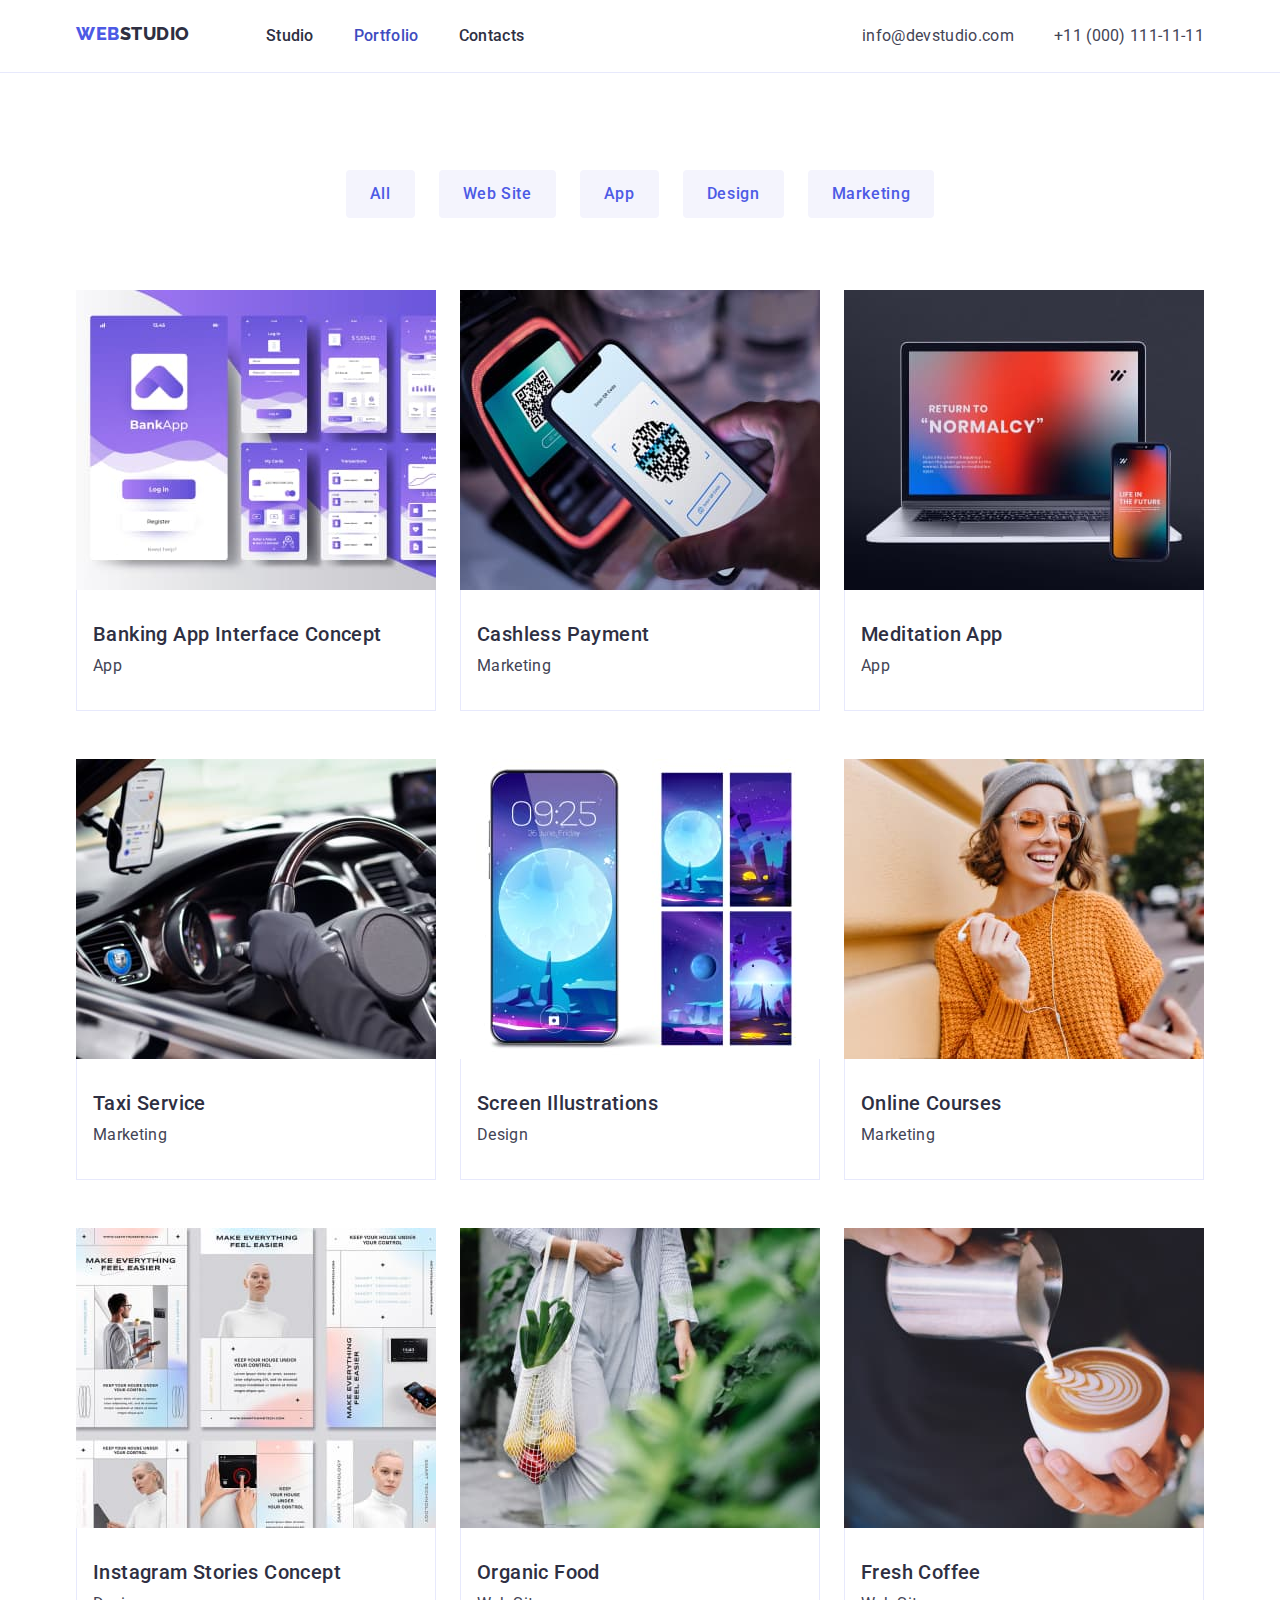
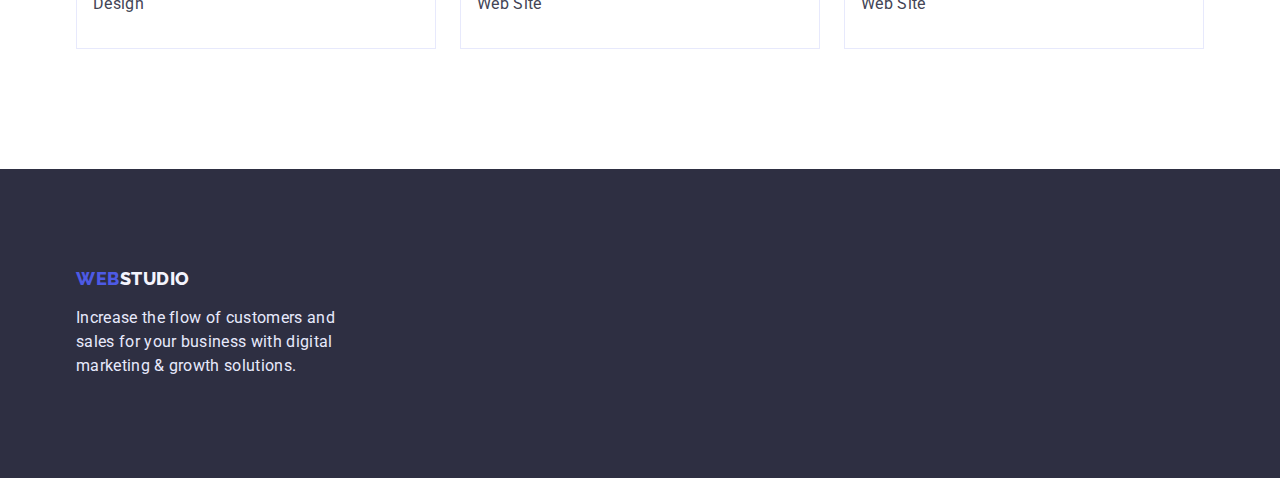
==== portfolio.html @ da67b013 "added files" ====
<!DOCTYPE html>
<html lang="en">
  <head>
    <meta charset="UTF-8" />
    <meta http-equiv="X-UA-Compatible" content="IE=edge" />
    <meta name="viewport" content="width=device-width, initial-scale=1.0" />
    <title>WebStudio</title>

    <link rel="preconnect" href="https://fonts.googleapis.com" />
    <link rel="preconnect" href="https://fonts.gstatic.com" crossorigin />
    <link href="https://fonts.googleapis.com/css2?family=Raleway:wght@800&family=Roboto:wght@400;500;700&display=swap" rel="stylesheet" />
    <link rel="stylesheet" href="https://cdnjs.cloudflare.com/ajax/libs/modern-normalize/1.1.0/modern-normalize.min.css" />
    <link rel="stylesheet" href="./css/style.css" />
  </head>
  <body>
    <header class="header-nav">
      <div class="container main-nav">
        <nav class="page-header">
          <a href="./index.html" class="logo"><span class="accent">Web</span>Studio</a>
          <ul class="menu">
            <li class="menu-item">
              <a href="./index.html" class="menu-link">Studio</a>
            </li>
            <li class="menu-item">
              <a href="" class="menu-link current">Portfolio</a>
            </li>
            <li class="menu-item">
              <a href="" class="menu-link">Contacts</a>
            </li>
          </ul>
        </nav>
        <address class="contacts">
          <ul class="contacts-list">
            <li class="contacts-item"><a href="mailto:info@devstudio.com" class="contacts-link">info@devstudio.com</a></li>
            <li class="contacts-item"><a href="tel:+110001111111" class="contacts-link">+11 (000) 111-11-11</a></li>
          </ul>
        </address>
      </div>
    </header>
    <!-- filter -->
    <main>
      <section class="main-section">
        <div class="container">
          <h1 class="visually-hidden">Filter</h1>
          <ul class="filter-list">
            <li class="filter-item">
              <button class="filter-btn" type="button">All</button>
            </li>

            <li class="filter-item">
              <button class="filter-btn" type="button">Web Site</button>
            </li>

            <li class="filter-item">
              <button class="filter-btn" type="button">App</button>
            </li>

            <li class="filter-item">
              <button class="filter-btn" type="button">Design</button>
            </li>

            <li class="filter-item">
              <button class="filter-btn" type="button">Marketing</button>
            </li>
          </ul>
        </div>

        <!-- portfolio -->

        <div class="container">
          <ul class="portfolio-list">
            <li class="portfolio-item">
              <a href="" class="card"
                ><img src="./images/portfolio/banking.jpg" alt="Banking app interface" width="360" height="300" />
                <div class="card-window">
                  <h2 class="portfolio-title">Banking App Interface Concept</h2>
                  <p class="types">App</p>
                </div>
              </a>
            </li>
            <li class="portfolio-item">
              <a href="" class="card"
                ><img src="./images/portfolio/cashless.jpg" alt="Cashless payment" width="360" height="300" />
                <div class="card-window">
                  <h2 class="portfolio-title">Cashless Payment</h2>
                  <p class="types">Marketing</p>
                </div>
              </a>
            </li>
            <li class="portfolio-item">
              <a href="" class="card"
                ><img src="./images/portfolio/meditation-app.jpg" alt="Meditation app" width="360" height="300" />
                <div class="card-window">
                  <h2 class="portfolio-title">Meditation App</h2>
                  <p class="types">App</p>
                </div>
              </a>
            </li>
            <li class="portfolio-item">
              <a href="" class="card"
                ><img src="./images/portfolio/taxi-service.jpg" alt="Taxi Service" width="360" height="300" />
                <div class="card-window">
                  <h2 class="portfolio-title">Taxi Service</h2>
                  <p class="types">Marketing</p>
                </div>
              </a>
            </li>

            <li class="portfolio-item">
              <a href="" class="card"
                ><img src="./images/portfolio/screen-illustr.jpg" alt="Screen Illustrations" width="360" height="300" />
                <div class="card-window">
                  <h2 class="portfolio-title">Screen Illustrations</h2>
                  <p class="types">Design</p>
                </div>
              </a>
            </li>

            <li class="portfolio-item">
              <a href="" class="card"
                ><img src="./images/portfolio/online-courses.jpg" alt="Online Courses" width="360" height="300" />
                <div class="card-window">
                  <h2 class="portfolio-title">Online Courses</h2>
                  <p class="types">Marketing</p>
                </div>
              </a>
            </li>

            <li class="portfolio-item">
              <a href="" class="card"
                ><img src="./images/portfolio/instagram-stories.jpg" alt="Instagram stories concept" width="360" height="300" />
                <div class="card-window">
                  <h2 class="portfolio-title">Instagram Stories Concept</h2>
                  <p class="types">Design</p>
                </div>
              </a>
            </li>

            <li class="portfolio-item">
              <a href="" class="card"
                ><img src="./images/portfolio/organic-food.jpg" alt="Organic food" width="360" height="300" />
                <div class="card-window">
                  <h2 class="portfolio-title">Organic Food</h2>
                  <p class="types">Web Site</p>
                </div>
              </a>
            </li>

            <li class="portfolio-item">
              <a href="" class="card"
                ><img src="./images/portfolio/fresh-coffee.jpg" alt="Fresh coffee" width="360" height="300" />
                <div class="card-window">
                  <h2 class="portfolio-title">Fresh Coffee</h2>
                  <p class="types">Web Site</p>
                </div>
              </a>
            </li>
          </ul>
        </div>
      </section>
    </main>
    <!-- footer -->
    <footer class="footer-main">
      <div class="container">
        <div class="footer-item">
          <a href="./index.html" class="logo footer-logo"><span class="accent">Web</span>Studio</a>
          <p class="footer-text">Increase the flow of customers and sales for your business with digital marketing & growth solutions.</p>
        </div>
      </div>
    </footer>
  </body>
</html>
---- css/style.css ----
body {
  background-color: var(--btn-hero-color);
  color: var(--primary-text-color);
  font-family: 'Roboto', sans-serif;
  font-size: 16px;
  line-height: 1.5;
  letter-spacing: 0.02em;
}

img {
  display: block;
}

:root {
  --primary-text-color: #434455;
  --secondary-text-color: #2e2f42;
  --logo-color: #4d5ae5;
  --items-active-color: #404bbf;
  --btn-bg-color: #4d5ae5;
  --btn-hero-color: #ffffff;
  --btn-hover-color: #404bbf;
  --team-section-color: #f4f4fd;
  --footer-text-color: #e7e9fc;
  --topline-bg-color: #e7e9fc;
  --filter-hover-color: #e7e9fc;
  --border-card-portfolio-color: #e7e9fc;
}

.visually-hidden {
  position: absolute;
  white-space: nowrap;
  width: 1px;
  height: 1px;
  overflow: hidden;
  border: 0;
  padding: 0;
  clip: rect(0 0 0 0);
  clip-path: inset(50%);
  margin: -1px;
}

.container {
  margin-left: auto;
  margin-right: auto;
  padding-left: 15px;
  padding-right: 15px;
  width: 1158px;
}

.section {
  padding-top: 120px;
  padding-bottom: 120px;
}

/* ======= Index.html =========== */

/* ======== Header ============== */

.header-nav {
  border-bottom: 1px solid var(--topline-bg-color);
}

.logo {
  display: block;
  padding-top: 24px;
  padding-bottom: 24px;

  color: var(--secondary-text-color);
  font-family: 'Raleway', sans-serif;
  font-weight: 800;
  font-size: 18px;
  line-height: 1.16;
  letter-spacing: 0.03em;
  text-transform: uppercase;

  text-decoration: none;
}

.logo .accent {
  color: var(--logo-color);
}

.menu {
  display: flex;
  padding: 0;
  margin-top: 0;
  margin-bottom: 0;
  margin-left: 76px;
  list-style: none;
}

.menu > .menu-item:not(:last-child) {
  margin-right: 40px;
}

.menu-item .menu-link {
  color: var(--secondary-text-color);
  font-weight: 500;
  display: block;
  padding-top: 24px;
  padding-bottom: 24px;

  text-decoration: none;
}

.menu .menu-link:hover,
.menu .menu-link:focus {
  color: var(--logo-color);
}

.contact-link:hover,
.contact-link:focus {
  color: var(--logo-color);
}

.contact-link:active,
.menu .menu-link:active {
  color: var(--logo-color);
}

.menu-link.current {
  color: var(--items-active-color);
}

.main-nav {
  display: flex;
  align-items: center;
}

.page-header {
  display: flex;
}

/* ============ Address ========== */

.contacts {
  display: flex;
  margin-left: auto;
}

.contacts > .contacts-list {
  display: flex;
  margin-top: 0;
  margin-bottom: 0;
  padding-left: 0;
  list-style: none;
}

.contacts-item > .contacts-link {
  display: block;
  padding-top: 24px;
  padding-bottom: 24px;

  color: var(--primary-text-color);
  font-style: normal;
  text-decoration: none;
}

.contacts-list .contacts-item:not(:first-child) {
  margin-left: 40px;
}

/* ================= HERO ==================== */

.hero {
  padding-top: 188px;
  padding-bottom: 188px;
  background-color: var(--secondary-text-color);
  text-align: center;
}

.hero > .hero-title {
  margin-top: 0;
  margin-bottom: 48px;
  margin-left: auto;
  margin-right: auto;
  width: 506px;
  padding-right: 5px;
  padding-left: 5px;

  color: var(--btn-hero-color);
  font-size: 56px;
  line-height: 1.07;
  letter-spacing: 0.02em;
}

.btn-hero {
  border: none;
  padding: 16px 32px;
  border-radius: 4px;
  min-width: 169px;

  background-color: var(--btn-bg-color);
  color: var(--btn-hero-color);
  font-family: 'Roboto';
  font-weight: 500;
  font-size: 16px;
  line-height: 1.5;
  letter-spacing: 0.04em;

  cursor: pointer;
}

.btn-hero:hover,
.btn-hero:focus {
  background-color: var(--btn-hover-color);
}

/* ============= Advantages =============== */

.section.section-position {
  padding-bottom: 0;
}

.ad-list {
  display: flex;
  margin-top: 0;
  margin-bottom: 0;

  padding-left: 0;
  list-style: none;
}

.ad-list > .section-item:not(:last-child) {
  margin-right: 24px;
}

.section-item {
  flex-basis: calc((100% - 72px) / 4);
}

.ad-list p {
  margin-top: 0;
  margin-bottom: 0;
}

.section-item > .item-title {
  margin-top: 0;
  margin-bottom: 8px;

  color: var(--secondary-text-color);
  font-weight: 500;
  font-size: 20px;
  line-height: 1.2;
  letter-spacing: 0.02em;
}

/* ============ Gallery ============ */

.section-title {
  margin-top: 0;
  margin-bottom: 72px;
  color: var(--secondary-text-color);
  font-size: 36px;
  line-height: 1.11;
  text-align: center;
  letter-spacing: 0.02em;
  text-transform: capitalize;
}

.gallery-list {
  display: flex;
  flex-wrap: wrap;
  gap: 24px;
  margin: 0;
  padding: 0;
  list-style: none;
}

.gallery-list > .gallery-item {
  flex-basis: calc((100% - 48px) / 3);
}

.team-card p {
  margin-top: 0;
  margin-bottom: 0;
}

/* ============ Our Team ============= */

.section.team-section {
  background-color: var(--team-section-color);
}

.team-list {
  display: flex;
  flex-wrap: wrap;
  gap: 24px;
  margin: 0;
  padding: 0;
  list-style: none;
}

.team-list > .team-item {
  flex-basis: calc((100% - 72px) / 4);
}

.team-name {
  margin-top: 0;
  margin-bottom: 8px;
  font-weight: 500;
  font-size: 20px;
  line-height: 1.2;
  letter-spacing: 0.02em;
}

.team-card {
  padding: 32px 16px;
  background-color: var(--btn-hero-color);
  text-align: center;
  border-radius: 0px 0px 4px 4px;
}

/* ======================= Footer =================== */

.footer-text {
  margin-top: 0;
  margin-bottom: 0;
  color: var(--footer-text-color);
}

.footer-main {
  background-color: var(--secondary-text-color);
  padding-top: 100px;
  padding-bottom: 100px;
}

.footer-item > .logo.footer-logo {
  padding-top: 0;
  padding-bottom: 0;
  margin-bottom: 16px;
  color: var(--team-section-color);
}

.container > .footer-item {
  width: 264px;
}

/*=========== Portfolio.html ================= */

/* ================= Filter ===================*/

.filter-list {
  display: flex;
  justify-content: center;
  margin-top: 0;
  margin-bottom: 72px;
  padding-left: 0;
  list-style: none;
}

.filter-btn {
  padding: 12px 24px;
  border: none;
  border-radius: 4px;

  background-color: var(--team-section-color);
  color: var(--btn-bg-color);
  font-family: 'Roboto', sans-serif;
  font-weight: 500;
  font-size: 16px;
  line-height: 1.5;
  text-align: center;
  letter-spacing: 0.04em;

  cursor: pointer;
}

.filter-btn:hover,
.filter-btn:focus {
  background-color: var(--btn-bg-color);
  color: var(--btn-hero-color);
}

.filter-list > .filter-item:not(:last-child) {
  margin-right: 24px;
}

/* ============= Portfolio list ============= */

.main-section {
  padding-top: 97px;
  padding-bottom: 120px;
}

.container > .portfolio-list {
  display: flex;
  flex-wrap: wrap;
  gap: 48px 24px;
  margin-top: 0;
  margin-bottom: 0;
  padding-left: 0;
  list-style: none;
}

.portfolio-list > .portfolio-item {
  flex-basis: calc((100% - 48px) / 3);
}

.card > .card-window {
  padding: 32px 16px;
  border: 1px solid var(--border-card-portfolio-color);
  border-top: none;
}

.card-window > .portfolio-title {
  margin-top: 0;
  margin-bottom: 8px;

  color: var(--secondary-text-color);
  font-weight: 500;
  font-size: 20px;
  line-height: 1.2;
  letter-spacing: 0.02em;
}

.card-window > .types {
  margin-top: 0;
  margin-bottom: 0;

  color: var(--primary-text-color);
}

.portfolio-item > .card {
  display: block;
  text-decoration: none;
}
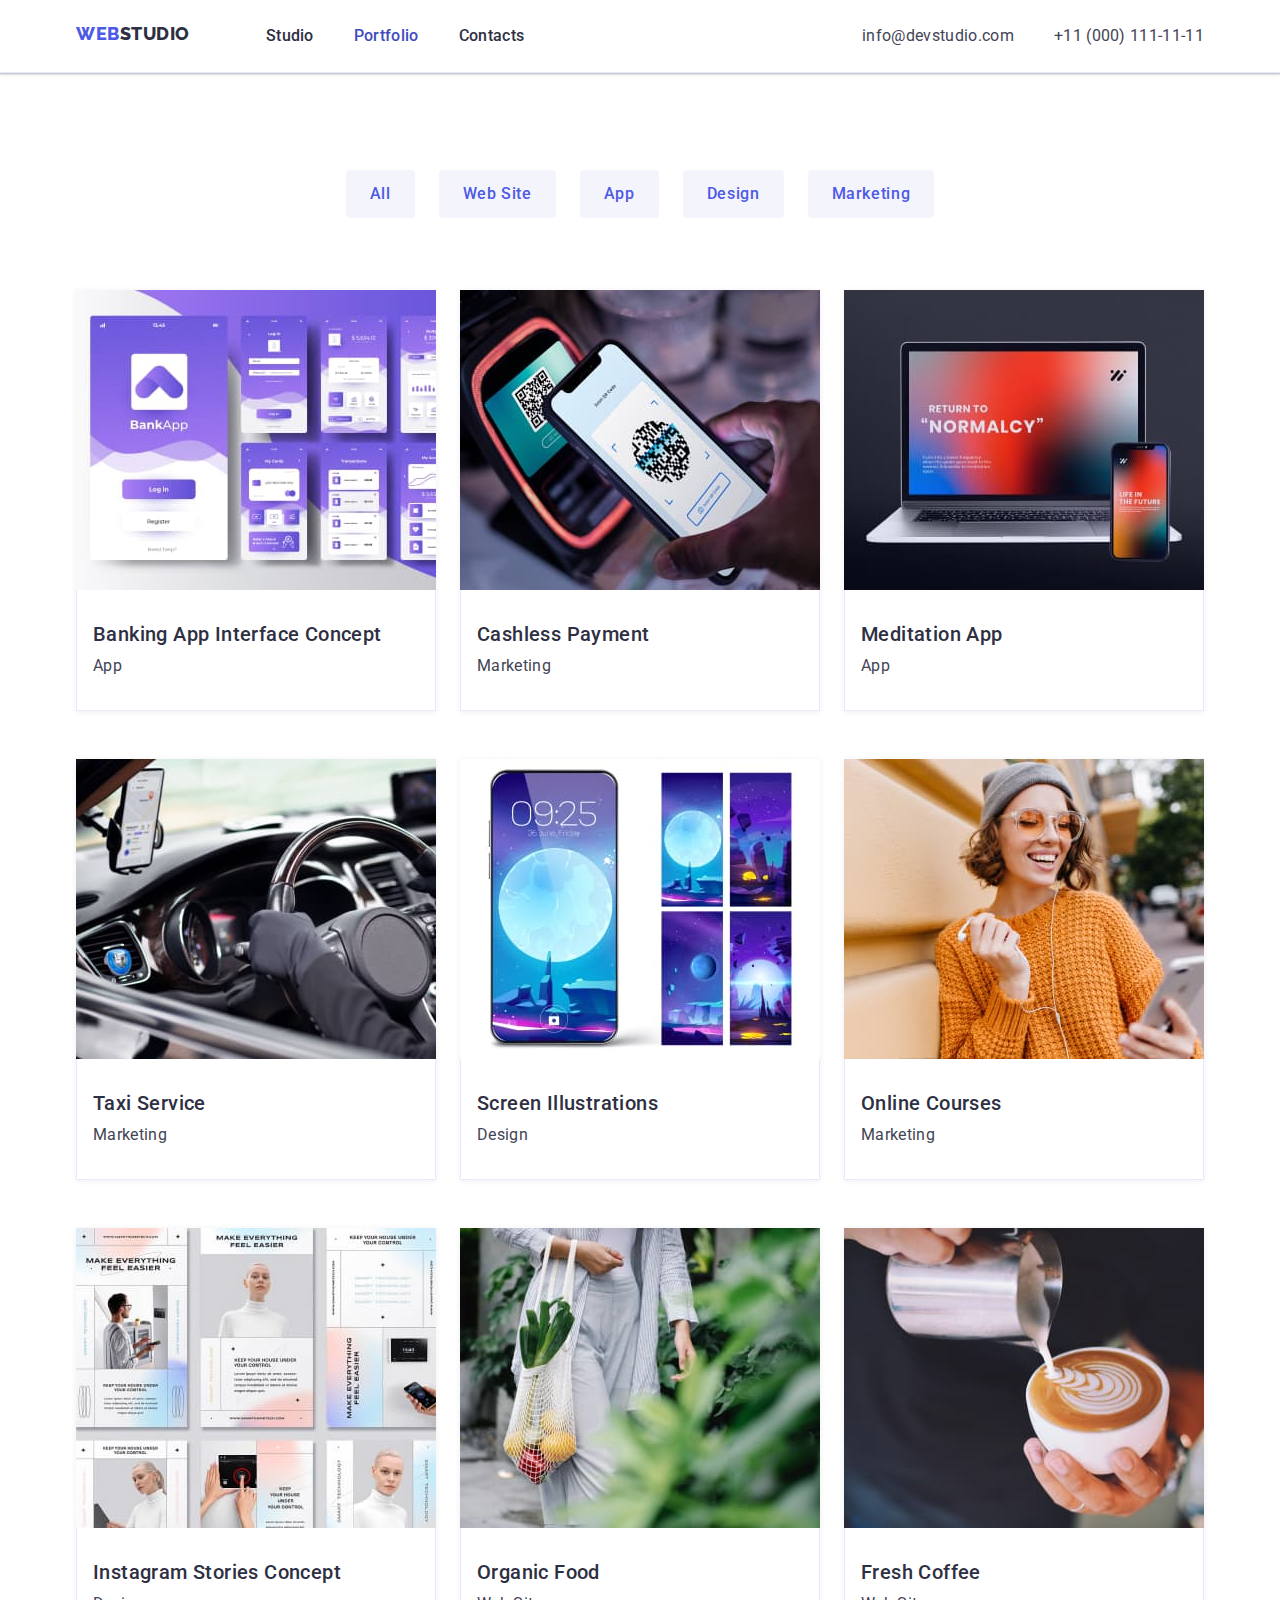
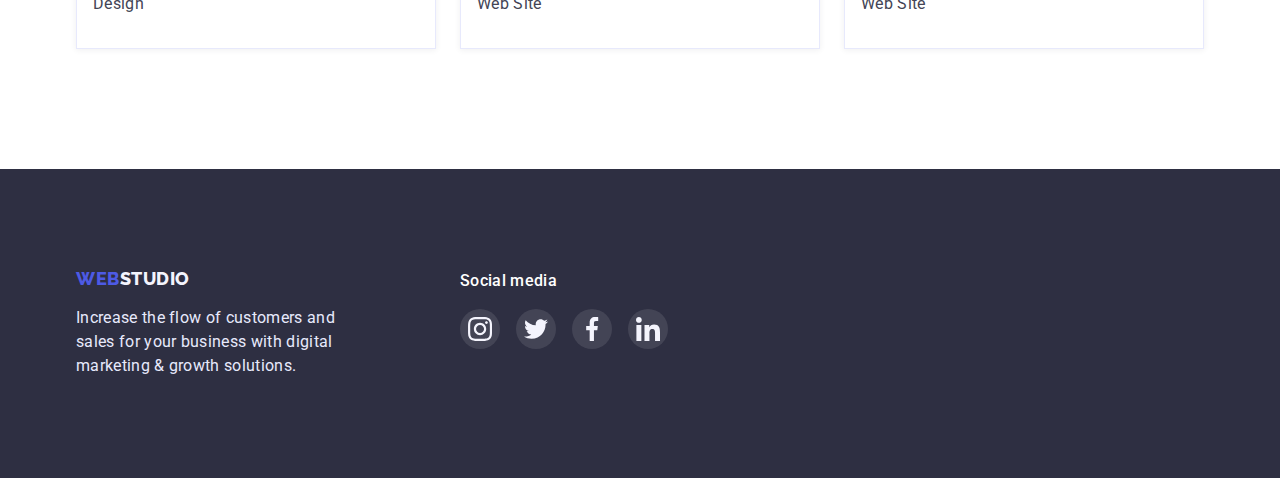
==== commit 983f327f: "added styles portfolio.html" ====
--- a/portfolio.html
+++ b/portfolio.html
@@ -13,7 +13,7 @@
     <link rel="stylesheet" href="./css/style.css" />
   </head>
   <body>
-    <header class="header-nav">
+    <header class="header-nav add-style">
       <div class="container main-nav">
         <nav class="page-header">
           <a href="./index.html" class="logo"><span class="accent">Web</span>Studio</a>
@@ -162,9 +162,48 @@
     <!-- footer -->
     <footer class="footer-main">
       <div class="container">
-        <div class="footer-item">
-          <a href="./index.html" class="logo footer-logo"><span class="accent">Web</span>Studio</a>
-          <p class="footer-text">Increase the flow of customers and sales for your business with digital marketing & growth solutions.</p>
+        <div class="footer-wrapper">
+          <div class="footer-logo-part">
+            <a href="./index.html" class="logo footer-logo"><span class="accent">Web</span>Studio</a>
+            <p class="footer-text">Increase the flow of customers and sales for your business with digital marketing & growth solutions.</p>
+          </div>
+
+          <div class="footer-social-part">
+            <h2 class="footer-social-title">Social media</h2>
+            <ul class="footer-social-list">
+              <li class="footer-social-item">
+                <a href="" class="footer-social-link">
+                  <svg class="footer-social-icons" aria-lable="instagram" width="24" height="24">
+                    <use href="./images/icons.svg#icon-instagram"></use>
+                  </svg>
+                </a>
+              </li>
+
+              <li class="footer-social-item">
+                <a href="" class="footer-social-link">
+                  <svg class="footer-social-icons" aria-lable="twitter" width="24" height="24">
+                    <use href="./images/icons.svg#icon-twitter"></use>
+                  </svg>
+                </a>
+              </li>
+
+              <li class="footer-social-item">
+                <a href="" class="footer-social-link">
+                  <svg class="footer-social-icons" aria-lable="facebook" width="24" height="24">
+                    <use href="./images/icons.svg#icon-facebook"></use>
+                  </svg>
+                </a>
+              </li>
+
+              <li class="footer-social-item">
+                <a href="" class="footer-social-link">
+                  <svg class="footer-social-icons" aria-lable="linkedin" width="24" height="24">
+                    <use href="./images/icons.svg#icon-linkedin"></use>
+                  </svg>
+                </a>
+              </li>
+            </ul>
+          </div>
         </div>
       </div>
     </footer>
--- a/css/style.css
+++ b/css/style.css
@@ -24,6 +24,9 @@
   --topline-bg-color: #e7e9fc;
   --filter-hover-color: #e7e9fc;
   --border-card-portfolio-color: #e7e9fc;
+  --customers-icon-color: #8e8f99;
+  --footer-social-bg: rgba(255, 255, 255, 0.1);
+  --footer-social-hover-color: #31d0aa;
 }
 
 .visually-hidden {
@@ -108,12 +111,6 @@
   color: var(--logo-color);
 }
 
-.contact-link:hover,
-.contact-link:focus {
-  color: var(--logo-color);
-}
-
-.contact-link:active,
 .menu .menu-link:active {
   color: var(--logo-color);
 }
@@ -156,6 +153,15 @@
   text-decoration: none;
 }
 
+.contacts-item > .contacts-link:hover,
+.contacts-item > .contacts-link:focus {
+  color: var(--logo-color);
+}
+
+.contacts-item > .contacts-link:active {
+  color: var(--logo-color);
+}
+
 .contacts-list .contacts-item:not(:first-child) {
   margin-left: 40px;
 }
@@ -163,13 +169,23 @@
 /* ================= HERO ==================== */
 
 .hero {
+  text-align: center;
+}
+
+.hero-content {
   padding-top: 188px;
   padding-bottom: 188px;
-  background-color: var(--secondary-text-color);
-  text-align: center;
-}
-
-.hero > .hero-title {
+  margin-left: auto;
+  margin-right: auto;
+
+  background-image: linear-gradient(rgba(46, 47, 66, 0.7), rgba(46, 47, 66, 0.7)), url('../images/hero.jpg');
+  background-repeat: no-repeat;
+  background-position: center;
+  background-size: contain;
+  background-size: 1440px;
+}
+
+.hero-content > .hero-title {
   margin-top: 0;
   margin-bottom: 48px;
   margin-left: auto;
@@ -192,7 +208,7 @@
 
   background-color: var(--btn-bg-color);
   color: var(--btn-hero-color);
-  font-family: 'Roboto';
+  font-family: 'Roboto', sans-serif;
   font-weight: 500;
   font-size: 16px;
   line-height: 1.5;
@@ -227,6 +243,18 @@
 
 .section-item {
   flex-basis: calc((100% - 72px) / 4);
+}
+
+.section-item-icons {
+  display: flex;
+  justify-content: center;
+  align-items: center;
+  padding: 24px 100px;
+  margin-bottom: 8px;
+  background-color: var(--team-section-color);
+}
+
+.ad-icon {
 }
 
 .ad-list p {
@@ -293,6 +321,7 @@
 
 .team-list > .team-item {
   flex-basis: calc((100% - 72px) / 4);
+  box-shadow: 0px 1px 6px rgba(46, 47, 66, 0.08), 0px 1px 1px rgba(46, 47, 66, 0.16), 0px 2px 1px rgba(46, 47, 66, 0.08);
 }
 
 .team-name {
@@ -302,6 +331,11 @@
   font-size: 20px;
   line-height: 1.2;
   letter-spacing: 0.02em;
+}
+
+.team-card .team-position {
+  margin-top: 0;
+  margin-bottom: 8px;
 }
 
 .team-card {
@@ -311,13 +345,90 @@
   border-radius: 0px 0px 4px 4px;
 }
 
+.team-social-list {
+  display: flex;
+  justify-content: center;
+  align-items: center;
+  list-style: none;
+  padding-left: 0;
+  gap: 24px;
+}
+
+.team-social-link {
+  display: flex;
+  justify-content: center;
+  align-items: center;
+  width: 40px;
+  height: 40px;
+  border-radius: 50%;
+  background-color: var(--btn-bg-color);
+}
+
+.team-social-link:hover,
+.team-social-link:focus {
+  background-color: var(--items-active-color);
+}
+
+.team-social-icon {
+  fill: var(--team-section-color);
+}
+
+/* ==================== Customers =================== */
+
+.customers {
+  padding-top: 130px;
+  padding-bottom: 120px;
+}
+
+.customers-title {
+  margin-top: 0;
+  margin-bottom: 72px;
+
+  font-size: 36px;
+  line-height: 1.11;
+  text-align: center;
+  letter-spacing: 0.02em;
+  text-transform: capitalize;
+  color: var(--secondary-text-color);
+}
+
+.customets-list {
+  display: flex;
+  justify-content: center;
+  align-items: center;
+  gap: 24px;
+
+  padding-left: 0;
+  margin-top: 0;
+  margin-bottom: 0;
+  list-style: none;
+}
+
+.customers-link {
+  display: flex;
+  justify-content: center;
+  align-items: center;
+  width: 168px;
+  height: 88px;
+  border: 1px solid var(--customers-icon-color);
+  border-radius: 4px;
+}
+
+.customers-link:hover,
+.customers-link:focus {
+  border: 1px solid var(--btn-hover-color);
+}
+
+.customers-icons {
+  fill: var(--customers-icon-color);
+}
+
+.customers-icons:hover,
+.customers-icons:focus {
+  fill: var(--btn-hover-color);
+}
+
 /* ======================= Footer =================== */
-
-.footer-text {
-  margin-top: 0;
-  margin-bottom: 0;
-  color: var(--footer-text-color);
-}
 
 .footer-main {
   background-color: var(--secondary-text-color);
@@ -325,18 +436,79 @@
   padding-bottom: 100px;
 }
 
-.footer-item > .logo.footer-logo {
+.footer-wrapper {
+  display: flex;
+  align-items: flex-start;
+  gap: 120px;
+}
+
+.footer-logo-part {
+  width: 264px;
+}
+
+.logo.footer-logo {
   padding-top: 0;
   padding-bottom: 0;
   margin-bottom: 16px;
   color: var(--team-section-color);
 }
 
-.container > .footer-item {
-  width: 264px;
+.footer-text {
+  margin-top: 0;
+  margin-bottom: 0;
+  color: var(--footer-text-color);
+}
+
+/* Footer Social Part */
+
+.footer-social-title {
+  margin-top: 0;
+  margin-bottom: 16px;
+
+  font-weight: 500;
+  font-size: 16px;
+  line-height: 1.5;
+  letter-spacing: 0.02em;
+  color: var(--btn-hero-color);
+}
+
+.footer-social-list {
+  display: flex;
+  justify-content: flex-start;
+  align-items: center;
+  gap: 16px;
+  margin-top: 0;
+  margin-bottom: 0;
+  padding-left: 0;
+  list-style: none;
+}
+
+.footer-social-link {
+  display: flex;
+  justify-content: center;
+  align-items: center;
+
+  width: 40px;
+  height: 40px;
+
+  background-color: var(--footer-social-bg);
+  border-radius: 50%;
+}
+
+.footer-social-link:hover,
+.footer-social-link:focus {
+  background-color: var(--footer-social-hover-color);
+}
+
+.footer-social-icons {
+  fill: var(--team-section-color);
 }
 
 /*=========== Portfolio.html ================= */
+
+.header-nav.add-style {
+  box-shadow: 0px 2px 1px rgba(46, 47, 66, 0.08), 0px 1px 1px rgba(46, 47, 66, 0.16), 0px 1px 6px rgba(46, 47, 66, 0.08);
+}
 
 /* ================= Filter ===================*/
 
@@ -370,6 +542,7 @@
 .filter-btn:focus {
   background-color: var(--btn-bg-color);
   color: var(--btn-hero-color);
+  box-shadow: 0px 3px 1px rgba(0, 0, 0, 0.1), 0px 2px 1px rgba(0, 0, 0, 0.08), 0px 2px 2px rgba(0, 0, 0, 0.12);
 }
 
 .filter-list > .filter-item:not(:last-child) {
@@ -395,6 +568,15 @@
 
 .portfolio-list > .portfolio-item {
   flex-basis: calc((100% - 48px) / 3);
+}
+
+.card {
+  box-shadow: 0px 1px 6px rgba(46, 47, 66, 0.08);
+}
+
+.card:hover,
+.card:focus {
+  box-shadow: 0px 1px 6px rgba(46, 47, 66, 0.08), 0px 1px 1px rgba(46, 47, 66, 0.16), 0px 2px 1px rgba(46, 47, 66, 0.08);
 }
 
 .card > .card-window {
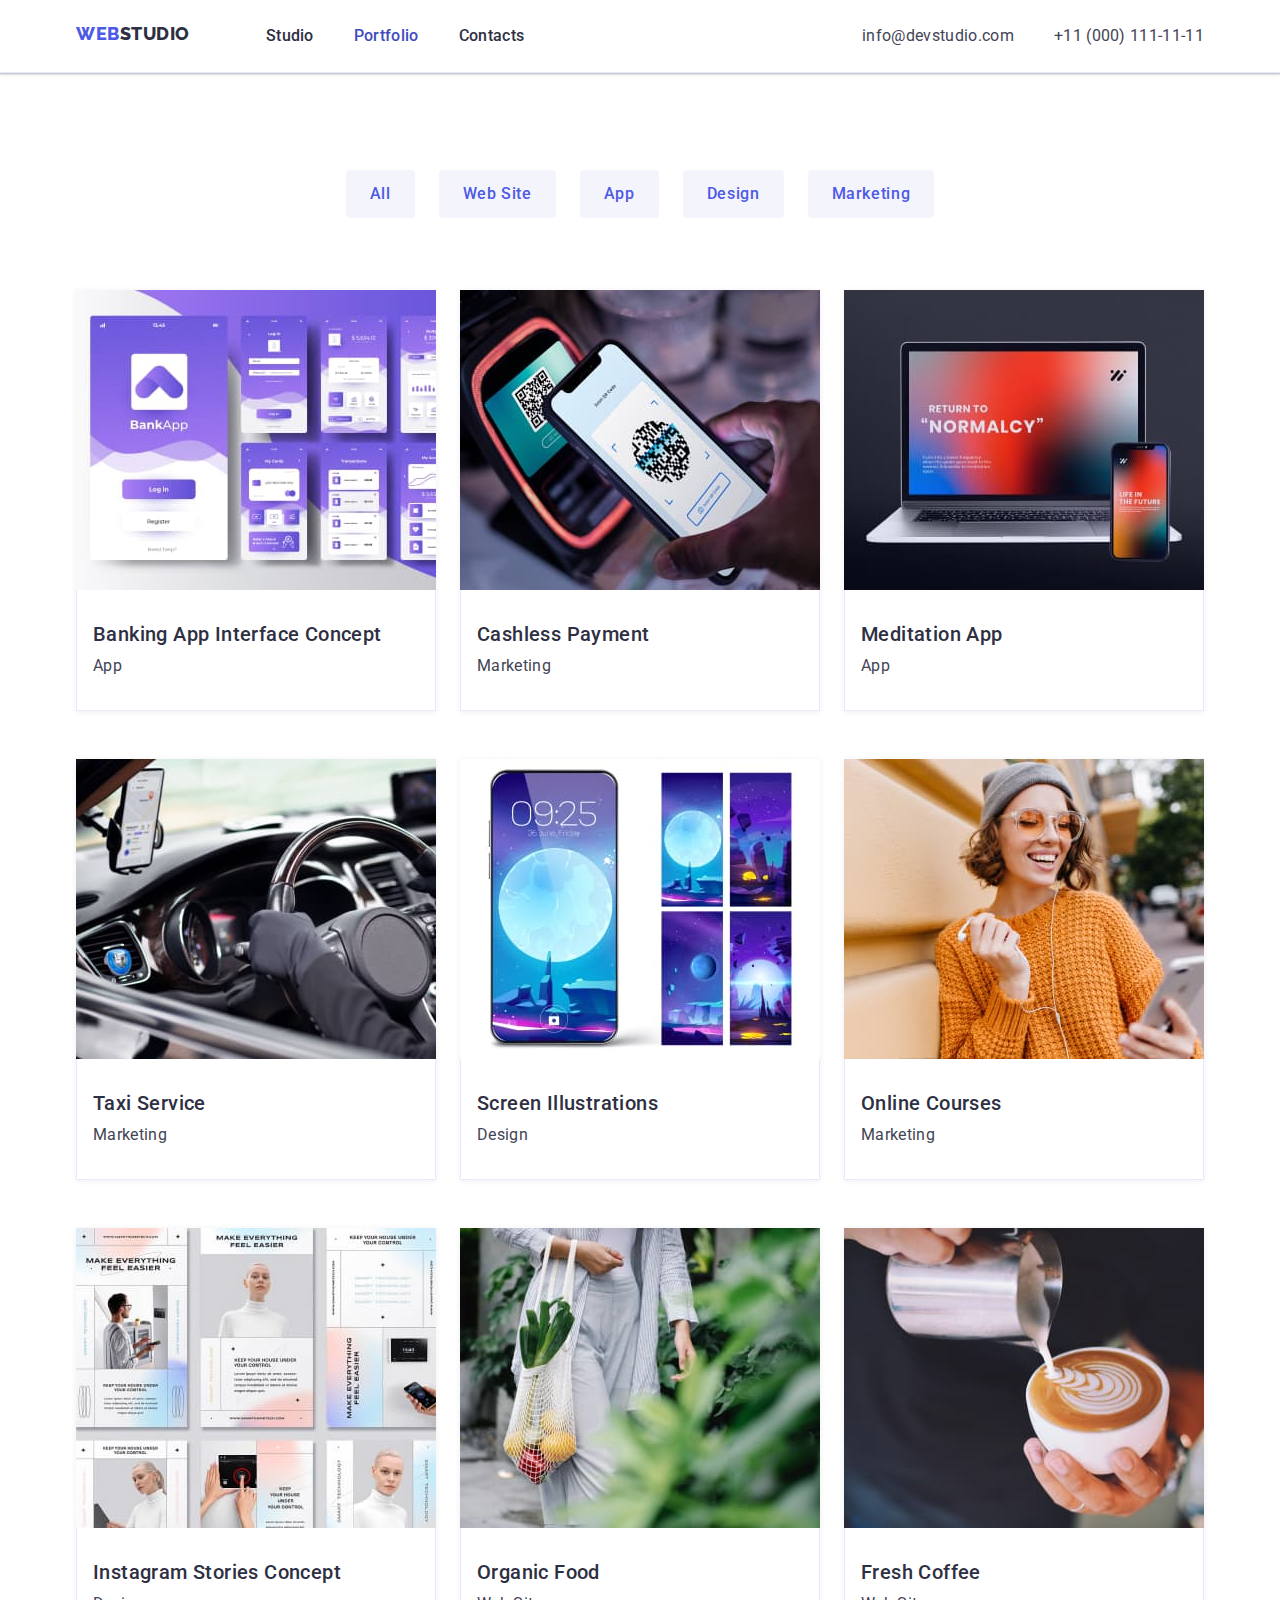
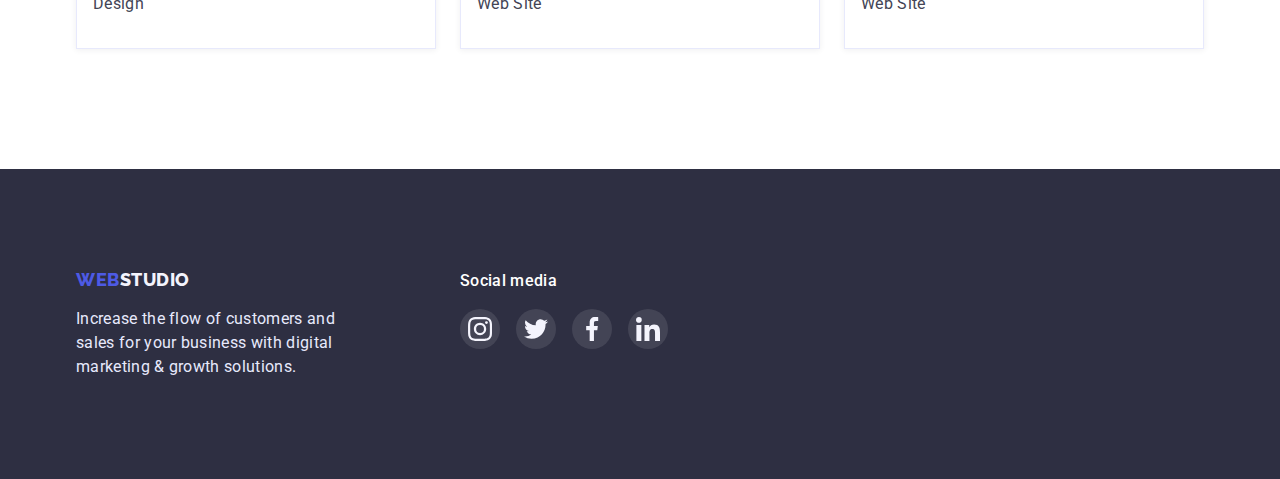
==== commit 8cbb0359: "updated footer" ====
--- a/portfolio.html
+++ b/portfolio.html
@@ -13,7 +13,7 @@
     <link rel="stylesheet" href="./css/style.css" />
   </head>
   <body>
-    <header class="header-nav add-style">
+    <header class="header-nav">
       <div class="container main-nav">
         <nav class="page-header">
           <a href="./index.html" class="logo"><span class="accent">Web</span>Studio</a>
@@ -70,7 +70,7 @@
         <div class="container">
           <ul class="portfolio-list">
             <li class="portfolio-item">
-              <a href="" class="card"
+              <a href="" class="card" target="_blank" rel="noopener noreferrer nofollow"
                 ><img src="./images/portfolio/banking.jpg" alt="Banking app interface" width="360" height="300" />
                 <div class="card-window">
                   <h2 class="portfolio-title">Banking App Interface Concept</h2>
@@ -79,7 +79,7 @@
               </a>
             </li>
             <li class="portfolio-item">
-              <a href="" class="card"
+              <a href="" class="card" target="_blank" rel="noopener noreferrer nofollow"
                 ><img src="./images/portfolio/cashless.jpg" alt="Cashless payment" width="360" height="300" />
                 <div class="card-window">
                   <h2 class="portfolio-title">Cashless Payment</h2>
@@ -88,7 +88,7 @@
               </a>
             </li>
             <li class="portfolio-item">
-              <a href="" class="card"
+              <a href="" class="card" target="_blank" rel="noopener noreferrer nofollow"
                 ><img src="./images/portfolio/meditation-app.jpg" alt="Meditation app" width="360" height="300" />
                 <div class="card-window">
                   <h2 class="portfolio-title">Meditation App</h2>
@@ -97,7 +97,7 @@
               </a>
             </li>
             <li class="portfolio-item">
-              <a href="" class="card"
+              <a href="" class="card" target="_blank" rel="noopener noreferrer nofollow"
                 ><img src="./images/portfolio/taxi-service.jpg" alt="Taxi Service" width="360" height="300" />
                 <div class="card-window">
                   <h2 class="portfolio-title">Taxi Service</h2>
@@ -107,7 +107,7 @@
             </li>
 
             <li class="portfolio-item">
-              <a href="" class="card"
+              <a href="" class="card" target="_blank" rel="noopener noreferrer nofollow"
                 ><img src="./images/portfolio/screen-illustr.jpg" alt="Screen Illustrations" width="360" height="300" />
                 <div class="card-window">
                   <h2 class="portfolio-title">Screen Illustrations</h2>
@@ -117,7 +117,7 @@
             </li>
 
             <li class="portfolio-item">
-              <a href="" class="card"
+              <a href="" class="card" target="_blank" rel="noopener noreferrer nofollow"
                 ><img src="./images/portfolio/online-courses.jpg" alt="Online Courses" width="360" height="300" />
                 <div class="card-window">
                   <h2 class="portfolio-title">Online Courses</h2>
@@ -127,7 +127,7 @@
             </li>
 
             <li class="portfolio-item">
-              <a href="" class="card"
+              <a href="" class="card" target="_blank" rel="noopener noreferrer nofollow"
                 ><img src="./images/portfolio/instagram-stories.jpg" alt="Instagram stories concept" width="360" height="300" />
                 <div class="card-window">
                   <h2 class="portfolio-title">Instagram Stories Concept</h2>
@@ -137,7 +137,7 @@
             </li>
 
             <li class="portfolio-item">
-              <a href="" class="card"
+              <a href="" class="card" target="_blank" rel="noopener noreferrer nofollow"
                 ><img src="./images/portfolio/organic-food.jpg" alt="Organic food" width="360" height="300" />
                 <div class="card-window">
                   <h2 class="portfolio-title">Organic Food</h2>
@@ -147,7 +147,7 @@
             </li>
 
             <li class="portfolio-item">
-              <a href="" class="card"
+              <a href="" class="card" target="_blank" rel="noopener noreferrer nofollow"
                 ><img src="./images/portfolio/fresh-coffee.jpg" alt="Fresh coffee" width="360" height="300" />
                 <div class="card-window">
                   <h2 class="portfolio-title">Fresh Coffee</h2>
@@ -161,49 +161,47 @@
     </main>
     <!-- footer -->
     <footer class="footer-main">
-      <div class="container">
-        <div class="footer-wrapper">
-          <div class="footer-logo-part">
-            <a href="./index.html" class="logo footer-logo"><span class="accent">Web</span>Studio</a>
-            <p class="footer-text">Increase the flow of customers and sales for your business with digital marketing & growth solutions.</p>
-          </div>
-
-          <div class="footer-social-part">
-            <h2 class="footer-social-title">Social media</h2>
-            <ul class="footer-social-list">
-              <li class="footer-social-item">
-                <a href="" class="footer-social-link">
-                  <svg class="footer-social-icons" aria-lable="instagram" width="24" height="24">
-                    <use href="./images/icons.svg#icon-instagram"></use>
-                  </svg>
-                </a>
-              </li>
-
-              <li class="footer-social-item">
-                <a href="" class="footer-social-link">
-                  <svg class="footer-social-icons" aria-lable="twitter" width="24" height="24">
-                    <use href="./images/icons.svg#icon-twitter"></use>
-                  </svg>
-                </a>
-              </li>
-
-              <li class="footer-social-item">
-                <a href="" class="footer-social-link">
-                  <svg class="footer-social-icons" aria-lable="facebook" width="24" height="24">
-                    <use href="./images/icons.svg#icon-facebook"></use>
-                  </svg>
-                </a>
-              </li>
-
-              <li class="footer-social-item">
-                <a href="" class="footer-social-link">
-                  <svg class="footer-social-icons" aria-lable="linkedin" width="24" height="24">
-                    <use href="./images/icons.svg#icon-linkedin"></use>
-                  </svg>
-                </a>
-              </li>
-            </ul>
-          </div>
+      <div class="container footer-wrapper">
+        <div class="footer-logo-part">
+          <a href="./index.html" class="logo footer-logo"><span class="accent">Web</span>Studio</a>
+          <p class="footer-text">Increase the flow of customers and sales for your business with digital marketing & growth solutions.</p>
+        </div>
+
+        <div class="footer-social-part">
+          <h2 class="footer-social-title">Social media</h2>
+          <ul class="footer-social-list">
+            <li class="footer-social-item">
+              <a href="" class="footer-social-link" target="_blank" rel="noopener noreferrer nofollow">
+                <svg class="footer-social-icons" aria-lable="instagram" width="24" height="24">
+                  <use href="./images/icons.svg#icon-instagram"></use>
+                </svg>
+              </a>
+            </li>
+
+            <li class="footer-social-item">
+              <a href="" class="footer-social-link" target="_blank" rel="noopener noreferrer nofollow">
+                <svg class="footer-social-icons" aria-lable="twitter" width="24" height="24">
+                  <use href="./images/icons.svg#icon-twitter"></use>
+                </svg>
+              </a>
+            </li>
+
+            <li class="footer-social-item">
+              <a href="" class="footer-social-link" target="_blank" rel="noopener noreferrer nofollow">
+                <svg class="footer-social-icons" aria-lable="facebook" width="24" height="24">
+                  <use href="./images/icons.svg#icon-facebook"></use>
+                </svg>
+              </a>
+            </li>
+
+            <li class="footer-social-item">
+              <a href="" class="footer-social-link" target="_blank" rel="noopener noreferrer nofollow">
+                <svg class="footer-social-icons" aria-lable="linkedin" width="24" height="24">
+                  <use href="./images/icons.svg#icon-linkedin"></use>
+                </svg>
+              </a>
+            </li>
+          </ul>
         </div>
       </div>
     </footer>
--- a/css/style.css
+++ b/css/style.css
@@ -61,6 +61,7 @@
 
 .header-nav {
   border-bottom: 1px solid var(--topline-bg-color);
+  box-shadow: 0px 2px 1px rgba(46, 47, 66, 0.08), 0px 1px 1px rgba(46, 47, 66, 0.16), 0px 1px 6px rgba(46, 47, 66, 0.08);
 }
 
 .logo {
@@ -170,19 +171,15 @@
 
 .hero {
   text-align: center;
-}
-
-.hero-content {
   padding-top: 188px;
   padding-bottom: 188px;
   margin-left: auto;
   margin-right: auto;
-
   background-image: linear-gradient(rgba(46, 47, 66, 0.7), rgba(46, 47, 66, 0.7)), url('../images/hero.jpg');
   background-repeat: no-repeat;
   background-position: center;
-  background-size: contain;
-  background-size: 1440px;
+  background-size: cover;
+  max-width: 1440px;
 }
 
 .hero-content > .hero-title {
@@ -249,12 +246,11 @@
   display: flex;
   justify-content: center;
   align-items: center;
-  padding: 24px 100px;
   margin-bottom: 8px;
+  height: 112px;
+
+  border-radius: 4px;
   background-color: var(--team-section-color);
-}
-
-.ad-icon {
 }
 
 .ad-list p {
@@ -321,6 +317,7 @@
 
 .team-list > .team-item {
   flex-basis: calc((100% - 72px) / 4);
+  border-radius: 0px 0px 4px 4px;
   box-shadow: 0px 1px 6px rgba(46, 47, 66, 0.08), 0px 1px 1px rgba(46, 47, 66, 0.16), 0px 2px 1px rgba(46, 47, 66, 0.08);
 }
 
@@ -438,12 +435,12 @@
 
 .footer-wrapper {
   display: flex;
-  align-items: flex-start;
-  gap: 120px;
-}
-
-.footer-logo-part {
+  align-items: baseline;
+}
+
+.footer-wrapper > .footer-logo-part {
   width: 264px;
+  margin-right: 120px;
 }
 
 .logo.footer-logo {
@@ -461,7 +458,7 @@
 
 /* Footer Social Part */
 
-.footer-social-title {
+.footer-social-part > .footer-social-title {
   margin-top: 0;
   margin-bottom: 16px;
 
@@ -472,7 +469,7 @@
   color: var(--btn-hero-color);
 }
 
-.footer-social-list {
+.footer-social-part > .footer-social-list {
   display: flex;
   justify-content: flex-start;
   align-items: center;
@@ -483,7 +480,7 @@
   list-style: none;
 }
 
-.footer-social-link {
+.footer-social-item > .footer-social-link {
   display: flex;
   justify-content: center;
   align-items: center;
@@ -500,15 +497,11 @@
   background-color: var(--footer-social-hover-color);
 }
 
-.footer-social-icons {
+.footer-social-link > .footer-social-icons {
   fill: var(--team-section-color);
 }
 
 /*=========== Portfolio.html ================= */
-
-.header-nav.add-style {
-  box-shadow: 0px 2px 1px rgba(46, 47, 66, 0.08), 0px 1px 1px rgba(46, 47, 66, 0.16), 0px 1px 6px rgba(46, 47, 66, 0.08);
-}
 
 /* ================= Filter ===================*/
 
